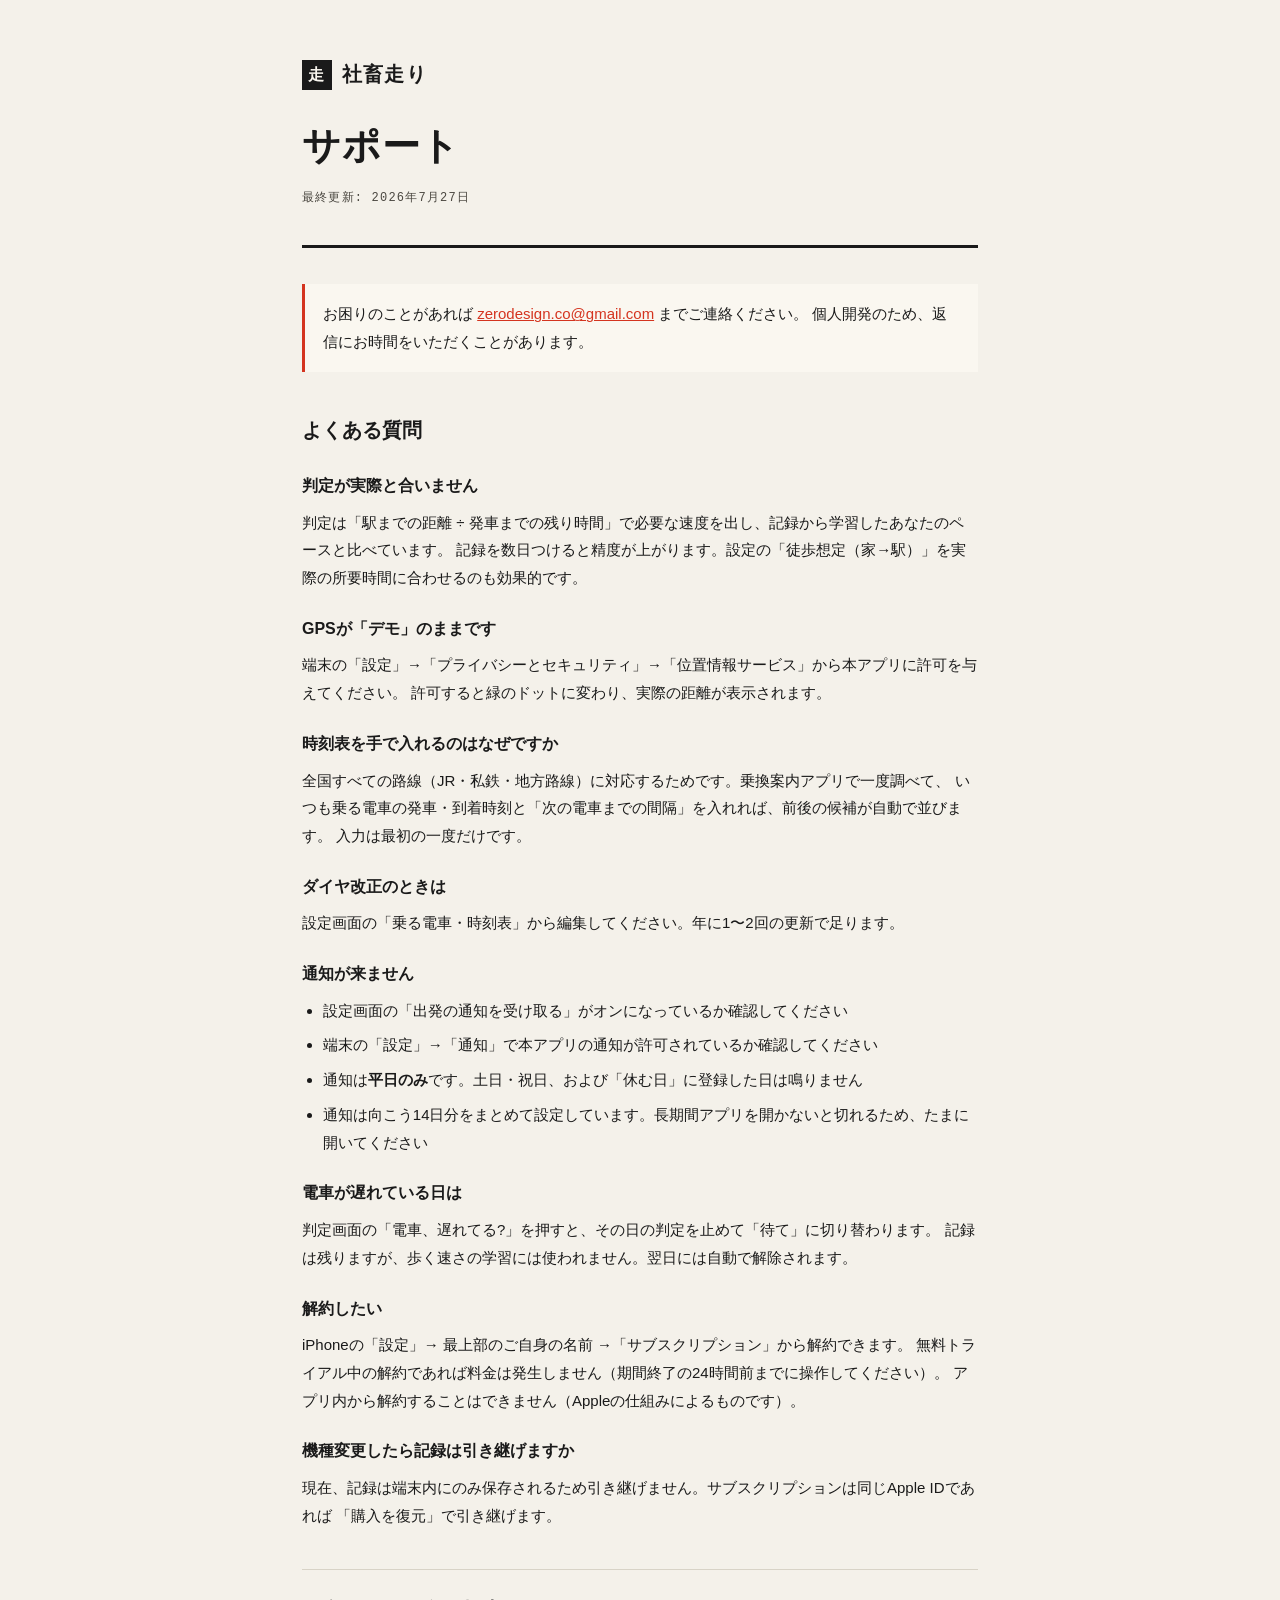
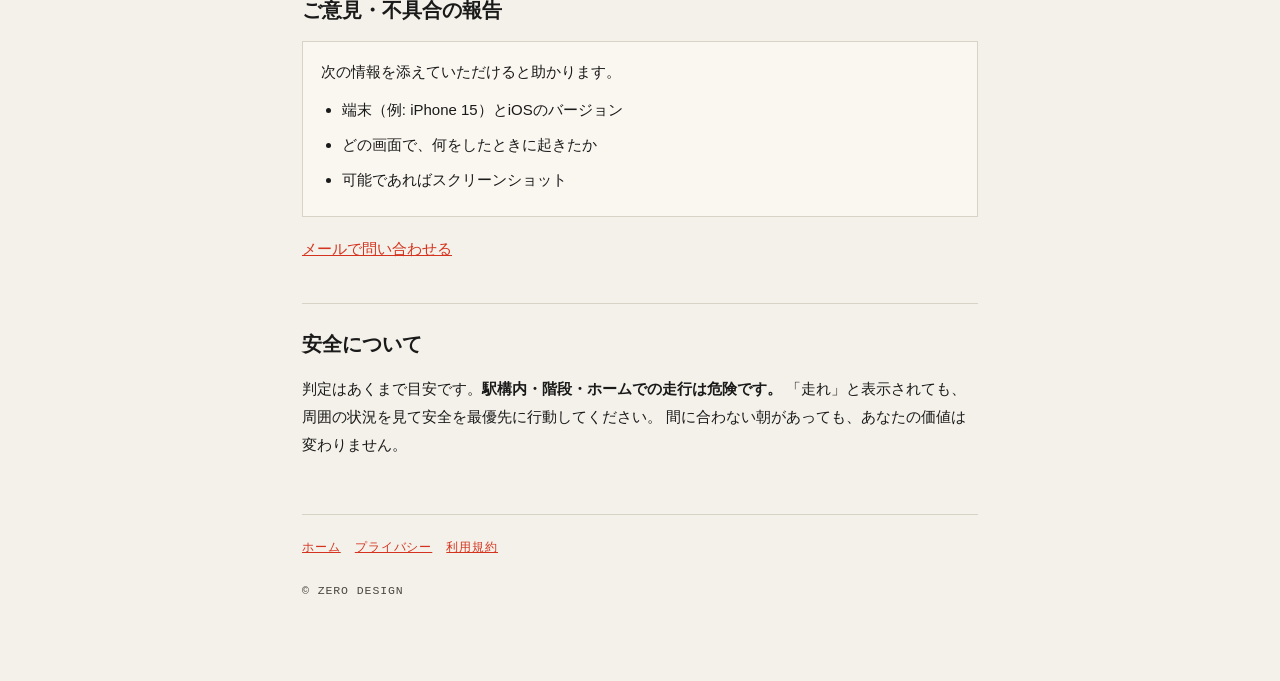
==== support.html @ 6d1c7dde "社畜走り — 公開ページ（ランディング・プライバシー・サポート・利用規約）" ====
<!DOCTYPE html>
<html lang="ja">
<head>
<meta charset="UTF-8">
<meta name="viewport" content="width=device-width, initial-scale=1">
<title>サポート — 社畜走り</title>
<link rel="stylesheet" href="style.css">
</head>
<body>
<div class="wrap">
  <header>
    <a class="mark" href="index.html"><span class="seal">走</span>社畜走り</a>
    <h1>サポート</h1>
    <p class="updated">最終更新: 2026年7月27日</p>
  </header>

  <p class="lead">
    お困りのことがあれば <a href="mailto:zerodesign.co@gmail.com">zerodesign.co@gmail.com</a> までご連絡ください。
    個人開発のため、返信にお時間をいただくことがあります。
  </p>

  <h2>よくある質問</h2>

  <h3 style="font-size:16px;margin:22px 0 8px">判定が実際と合いません</h3>
  <p>
    判定は「駅までの距離 ÷ 発車までの残り時間」で必要な速度を出し、記録から学習したあなたのペースと比べています。
    記録を数日つけると精度が上がります。設定の「徒歩想定（家→駅）」を実際の所要時間に合わせるのも効果的です。
  </p>

  <h3 style="font-size:16px;margin:22px 0 8px">GPSが「デモ」のままです</h3>
  <p>
    端末の「設定」→「プライバシーとセキュリティ」→「位置情報サービス」から本アプリに許可を与えてください。
    許可すると緑のドットに変わり、実際の距離が表示されます。
  </p>

  <h3 style="font-size:16px;margin:22px 0 8px">時刻表を手で入れるのはなぜですか</h3>
  <p>
    全国すべての路線（JR・私鉄・地方路線）に対応するためです。乗換案内アプリで一度調べて、
    いつも乗る電車の発車・到着時刻と「次の電車までの間隔」を入れれば、前後の候補が自動で並びます。
    入力は最初の一度だけです。
  </p>

  <h3 style="font-size:16px;margin:22px 0 8px">ダイヤ改正のときは</h3>
  <p>設定画面の「乗る電車・時刻表」から編集してください。年に1〜2回の更新で足ります。</p>

  <h3 style="font-size:16px;margin:22px 0 8px">通知が来ません</h3>
  <ul>
    <li>設定画面の「出発の通知を受け取る」がオンになっているか確認してください</li>
    <li>端末の「設定」→「通知」で本アプリの通知が許可されているか確認してください</li>
    <li>通知は<strong>平日のみ</strong>です。土日・祝日、および「休む日」に登録した日は鳴りません</li>
    <li>通知は向こう14日分をまとめて設定しています。長期間アプリを開かないと切れるため、たまに開いてください</li>
  </ul>

  <h3 style="font-size:16px;margin:22px 0 8px">電車が遅れている日は</h3>
  <p>
    判定画面の「電車、遅れてる?」を押すと、その日の判定を止めて「待て」に切り替わります。
    記録は残りますが、歩く速さの学習には使われません。翌日には自動で解除されます。
  </p>

  <h3 style="font-size:16px;margin:22px 0 8px">解約したい</h3>
  <p>
    iPhoneの「設定」→ 最上部のご自身の名前 →「サブスクリプション」から解約できます。
    無料トライアル中の解約であれば料金は発生しません（期間終了の24時間前までに操作してください）。
    アプリ内から解約することはできません（Appleの仕組みによるものです）。
  </p>

  <h3 style="font-size:16px;margin:22px 0 8px">機種変更したら記録は引き継げますか</h3>
  <p>
    現在、記録は端末内にのみ保存されるため引き継げません。サブスクリプションは同じApple IDであれば
    「購入を復元」で引き継げます。
  </p>

  <h2>ご意見・不具合の報告</h2>
  <div class="box">
    <p style="margin:0 0 10px">次の情報を添えていただけると助かります。</p>
    <ul style="margin:0">
      <li>端末（例: iPhone 15）とiOSのバージョン</li>
      <li>どの画面で、何をしたときに起きたか</li>
      <li>可能であればスクリーンショット</li>
    </ul>
  </div>
  <p><a href="mailto:zerodesign.co@gmail.com?subject=%E7%A4%BE%E7%95%9C%E8%B5%B0%E3%82%8A%20%E3%81%8A%E5%95%8F%E3%81%84%E5%90%88%E3%82%8F%E3%81%9B">メールで問い合わせる</a></p>

  <h2>安全について</h2>
  <p>
    判定はあくまで目安です。<strong>駅構内・階段・ホームでの走行は危険です。</strong>
    「走れ」と表示されても、周囲の状況を見て安全を最優先に行動してください。
    間に合わない朝があっても、あなたの価値は変わりません。
  </p>

  <footer>
    <a href="index.html">ホーム</a><a href="privacy.html">プライバシー</a><a href="terms.html">利用規約</a><br><br>
    © ZERO DESIGN
  </footer>
</div>
</body>
</html>
---- style.css ----
:root {
  --ink: #1a1a1a; --paper: #faf7f0; --bg: #f4f1ea; --line: #d8d3c7;
  --accent: #d4341f; --soft: #4a4740;
}
@media (prefers-color-scheme: dark) {
  :root { --ink: #f0ede6; --paper: #1e1d1b; --bg: #141412; --line: #3a3833; --soft: #a8a49a; }
}
* { box-sizing: border-box; }
body {
  margin: 0; background: var(--bg); color: var(--ink); line-height: 1.85;
  font-family: 'Hiragino Kaku Gothic ProN', 'Yu Gothic', 'Noto Sans JP', sans-serif;
  -webkit-text-size-adjust: 100%;
}
.wrap { max-width: 720px; margin: 0 auto; padding: 56px 22px 80px; }
header { border-bottom: 3px solid var(--ink); padding-bottom: 22px; margin-bottom: 36px; }
.mark {
  display: inline-flex; align-items: center; gap: 10px;
  font-family: 'Hiragino Mincho ProN', 'Yu Mincho', serif; font-weight: 800;
  font-size: 20px; letter-spacing: 0.06em; text-decoration: none; color: var(--ink);
}
.mark .seal {
  width: 30px; height: 30px; background: var(--ink); color: var(--paper);
  display: grid; place-items: center; font-size: 16px;
}
h1 {
  font-family: 'Hiragino Mincho ProN', 'Yu Mincho', serif; font-weight: 800;
  font-size: clamp(28px, 6vw, 38px); letter-spacing: 0.02em; margin: 18px 0 6px;
}
.updated {
  font-family: ui-monospace, 'SF Mono', Menlo, monospace; font-size: 12px;
  letter-spacing: 0.1em; color: var(--soft);
}
h2 {
  font-family: 'Hiragino Mincho ProN', 'Yu Mincho', serif; font-weight: 800;
  font-size: 20px; margin: 40px 0 12px; padding-top: 22px; border-top: 1px solid var(--line);
}
h2:first-of-type { border-top: none; padding-top: 0; }
p, li { font-size: 15px; }
p { margin: 0 0 14px; }
ul { padding-left: 1.3em; margin: 0 0 14px; }
li { margin-bottom: 7px; }
strong { font-weight: 700; }
a { color: var(--accent); }
.lead {
  background: var(--paper); border-left: 3px solid var(--accent);
  padding: 16px 18px; margin: 0 0 30px; font-size: 15px;
}
.box { background: var(--paper); border: 1px solid var(--line); padding: 16px 18px; margin: 0 0 18px; }
table { border-collapse: collapse; width: 100%; font-size: 14px; margin: 0 0 18px; }
th, td { text-align: left; padding: 10px 12px 10px 0; border-bottom: 1px solid var(--line); vertical-align: top; }
th { font-size: 12px; letter-spacing: 0.1em; color: var(--soft); font-weight: 600; text-transform: uppercase; }
footer {
  margin-top: 56px; padding-top: 22px; border-top: 1px solid var(--line);
  font-family: ui-monospace, 'SF Mono', Menlo, monospace; font-size: 11.5px;
  letter-spacing: 0.08em; color: var(--soft);
}
footer a { margin-right: 14px; }
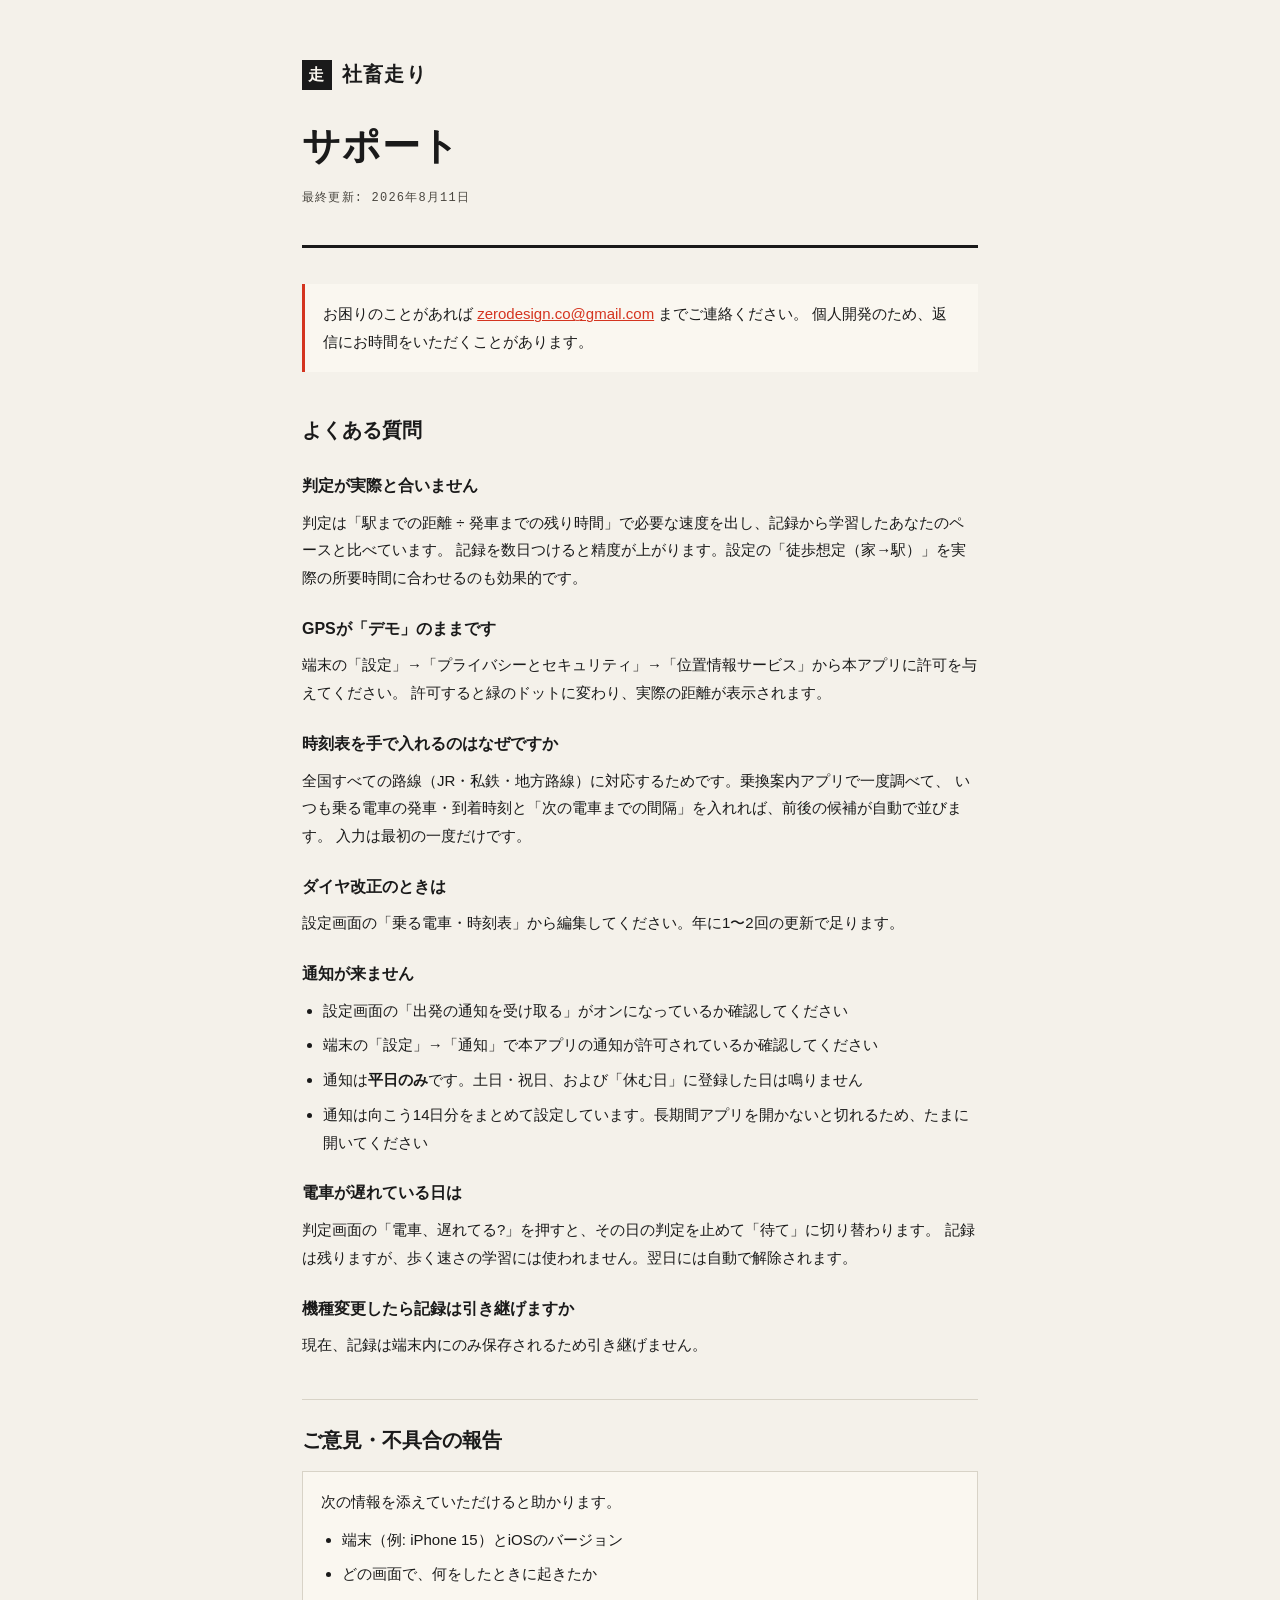
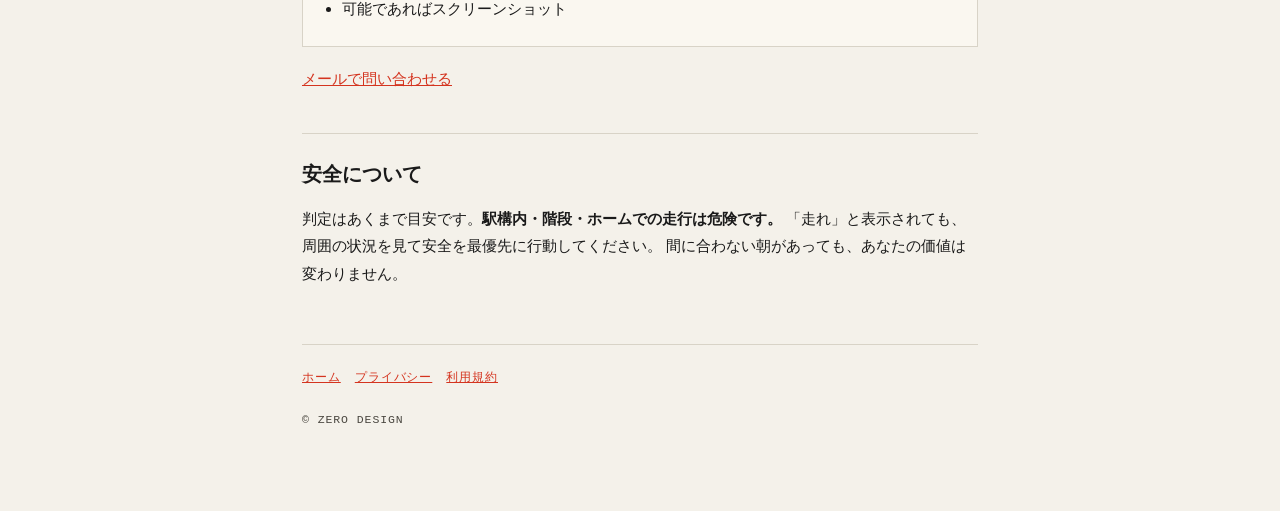
==== commit 157458d0: "docs: 公開ページを v1.0 無料リリースに合わせる（課金・トライアル記述を削除）" ====
--- a/support.html
+++ b/support.html
@@ -11,7 +11,7 @@
   <header>
     <a class="mark" href="index.html"><span class="seal">走</span>社畜走り</a>
     <h1>サポート</h1>
-    <p class="updated">最終更新: 2026年7月27日</p>
+    <p class="updated">最終更新: 2026年8月11日</p>
   </header>
 
   <p class="lead">
@@ -57,17 +57,9 @@
     記録は残りますが、歩く速さの学習には使われません。翌日には自動で解除されます。
   </p>
 
-  <h3 style="font-size:16px;margin:22px 0 8px">解約したい</h3>
-  <p>
-    iPhoneの「設定」→ 最上部のご自身の名前 →「サブスクリプション」から解約できます。
-    無料トライアル中の解約であれば料金は発生しません（期間終了の24時間前までに操作してください）。
-    アプリ内から解約することはできません（Appleの仕組みによるものです）。
-  </p>
-
   <h3 style="font-size:16px;margin:22px 0 8px">機種変更したら記録は引き継げますか</h3>
   <p>
-    現在、記録は端末内にのみ保存されるため引き継げません。サブスクリプションは同じApple IDであれば
-    「購入を復元」で引き継げます。
+    現在、記録は端末内にのみ保存されるため引き継げません。
   </p>
 
   <h2>ご意見・不具合の報告</h2>
--- a/style.css
+++ b/style.css
@@ -35,7 +35,9 @@
   font-size: 20px; margin: 40px 0 12px; padding-top: 22px; border-top: 1px solid var(--line);
 }
 h2:first-of-type { border-top: none; padding-top: 0; }
+h3 { font-size: 15px; font-weight: 700; margin: 26px 0 10px; }
 p, li { font-size: 15px; }
+.note { font-size: 13.5px; color: var(--soft); margin: -6px 0 18px; }
 p { margin: 0 0 14px; }
 ul { padding-left: 1.3em; margin: 0 0 14px; }
 li { margin-bottom: 7px; }
